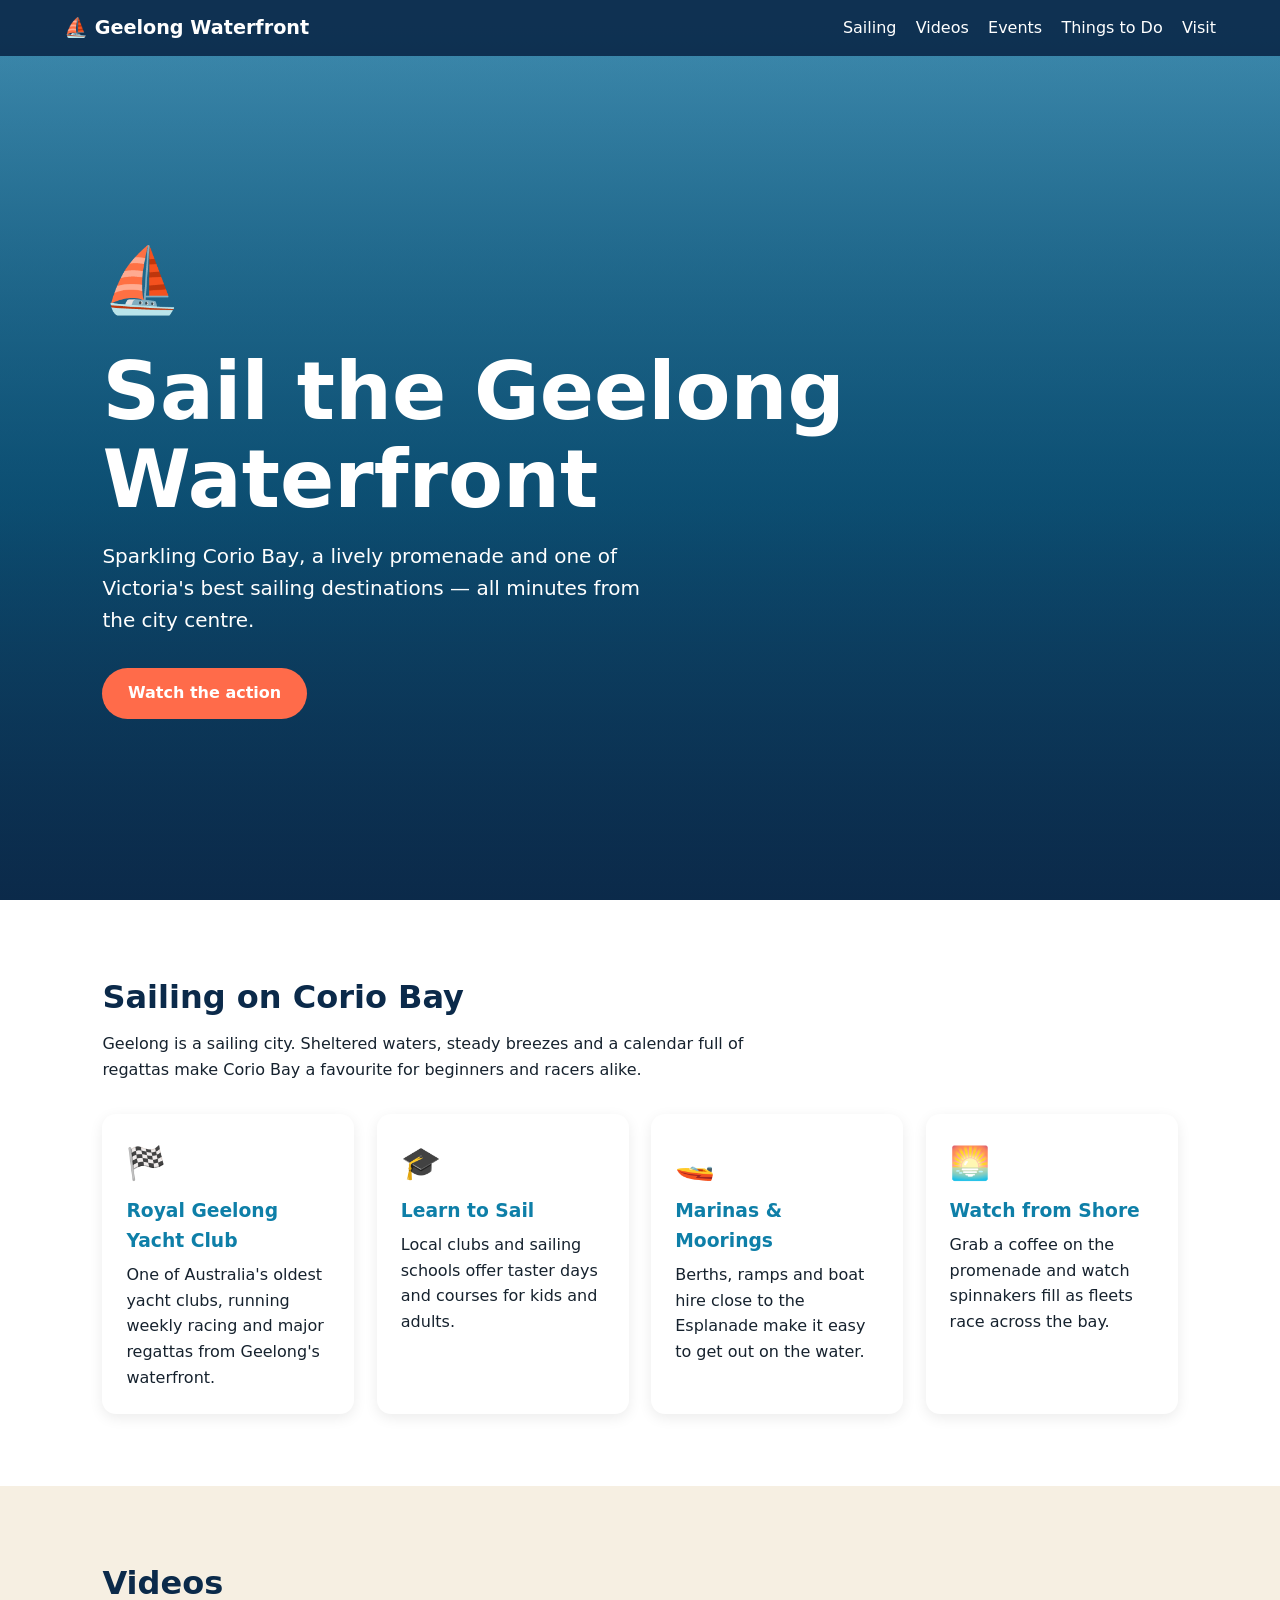
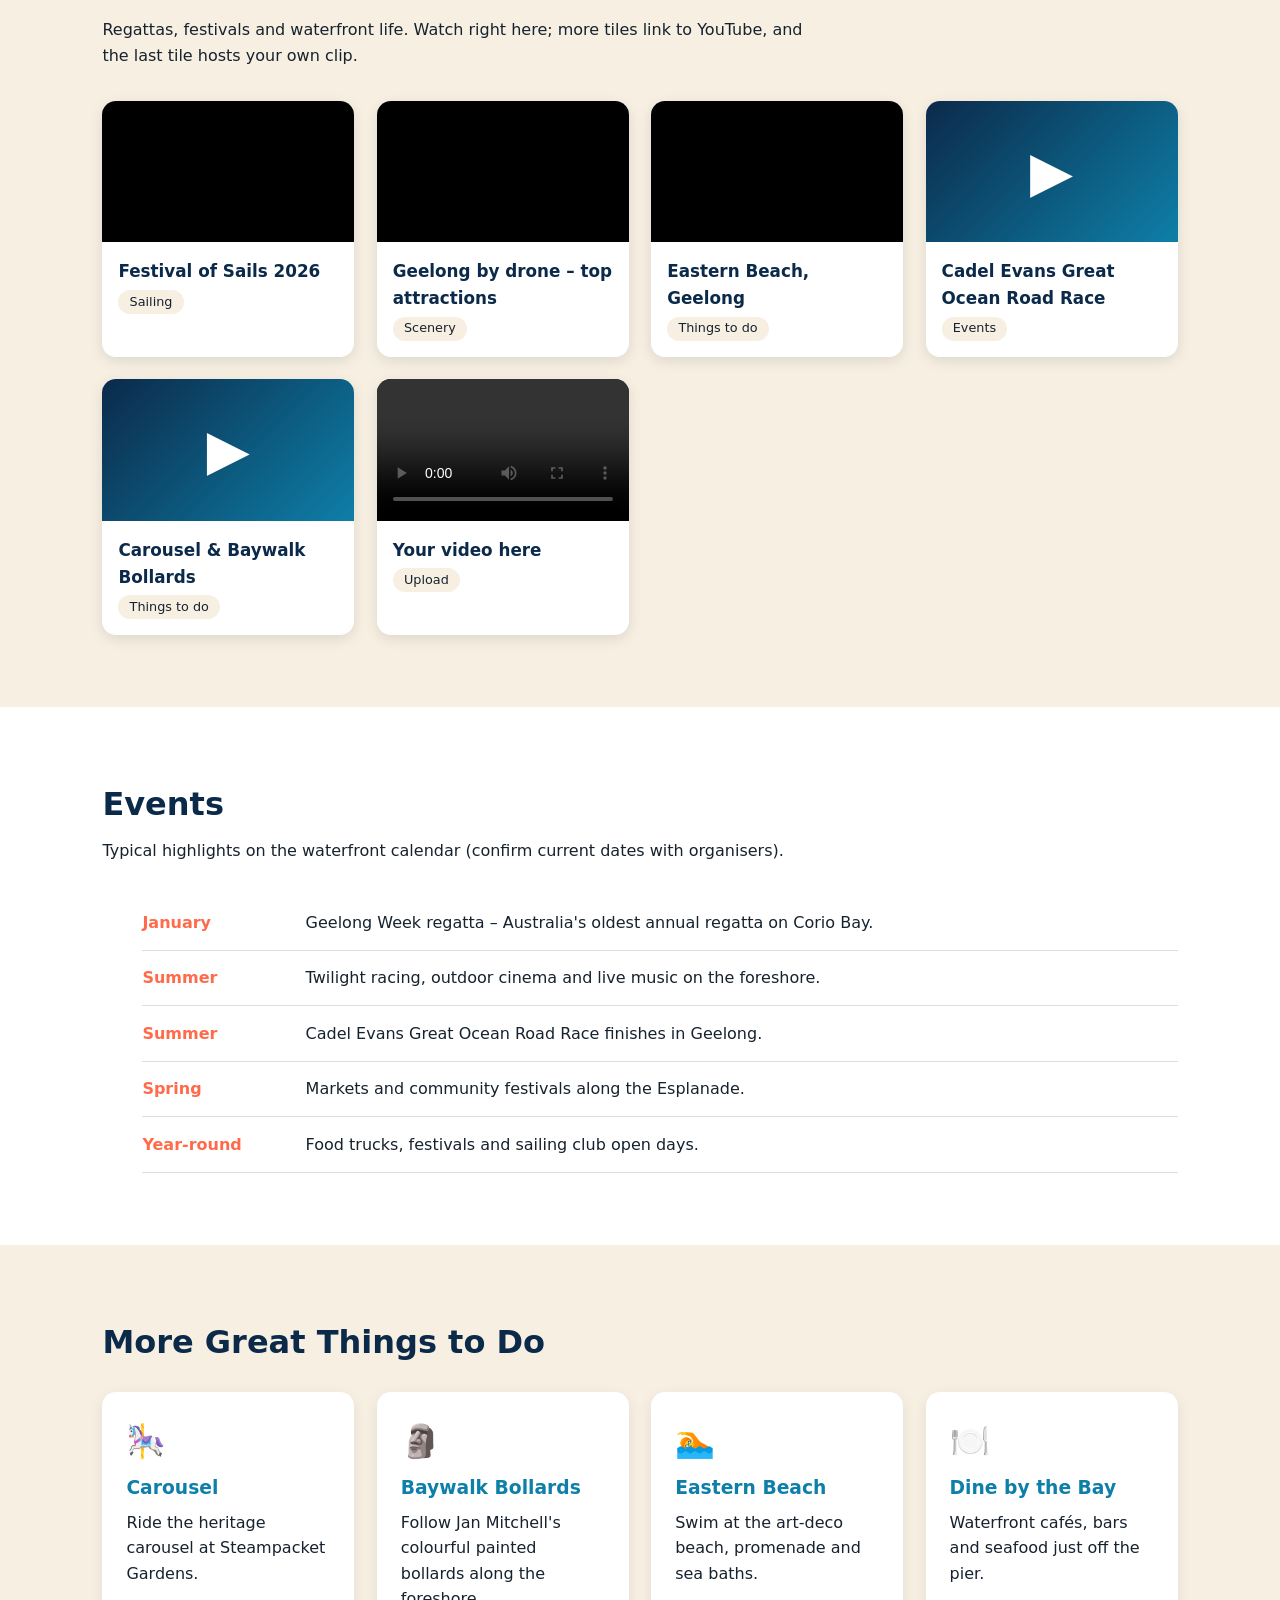
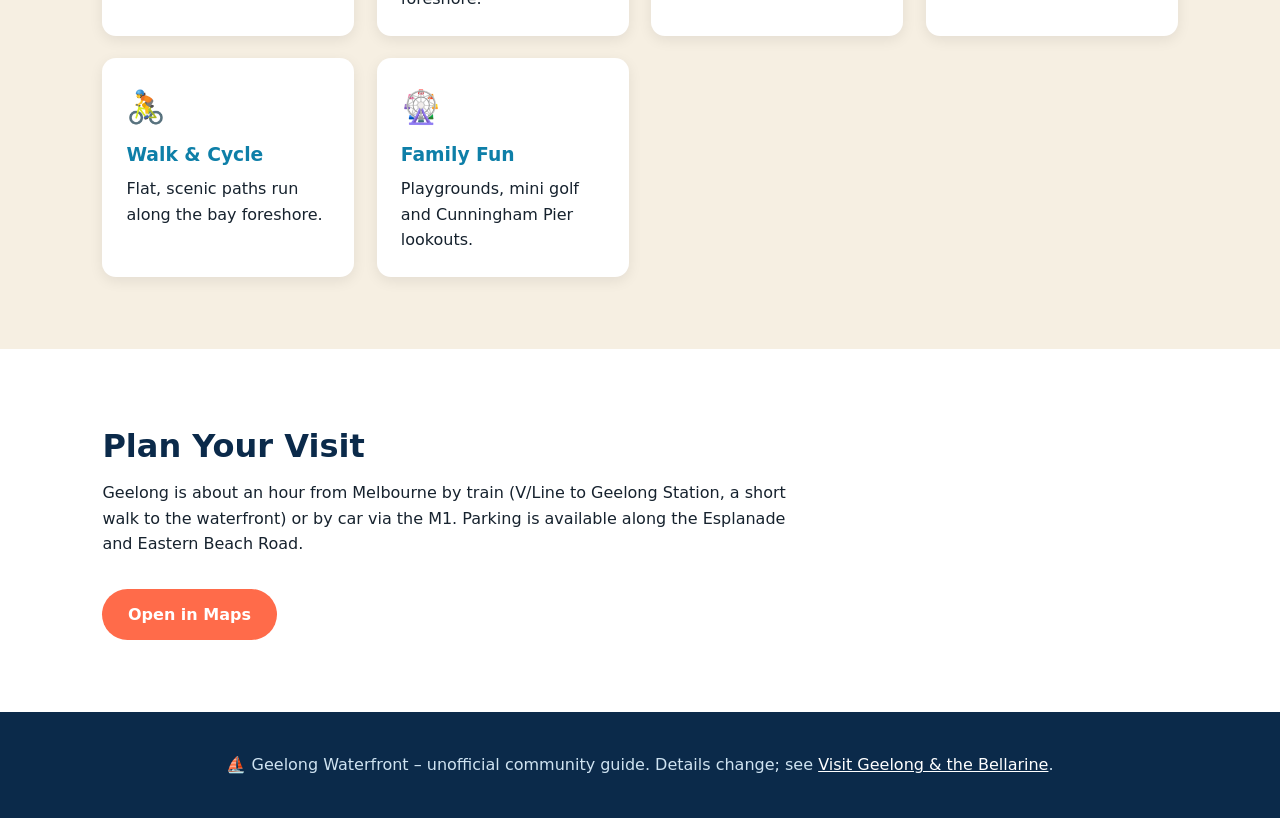
==== index.html @ ebf079f4 "Add Geelong Waterfront website Co-authored-by: Copilot <223556219+Copilot@users.noreply.github.com>" ====
<!DOCTYPE html>
<html lang="en">
<head>
<meta charset="utf-8">
<meta name="viewport" content="width=device-width, initial-scale=1">
<title>Geelong Waterfront – Sailing, Events & Things to Do</title>
<meta name="description" content="Discover the Geelong Waterfront: sailing on Corio Bay, events, videos and the best things to do.">
<style>
:root{--navy:#0b2a4a;--sea:#0e7fa8;--sand:#f6efe2;--coral:#ff6b4a;--ink:#16222e}
*{box-sizing:border-box;margin:0}
html{scroll-behavior:smooth}
body{font-family:system-ui,-apple-system,Segoe UI,Roboto,sans-serif;color:var(--ink);line-height:1.6}
header{position:fixed;inset:0 0 auto 0;z-index:10;display:flex;justify-content:space-between;align-items:center;padding:.8rem 5%;background:rgba(11,42,74,.92);color:#fff;flex-wrap:wrap;gap:.5rem}
header strong{font-size:1.2rem}
nav a{margin-left:1.2rem;text-decoration:none;font-weight:500;color:#fff}
nav a:hover{color:var(--coral)}
.hero{min-height:100vh;display:flex;flex-direction:column;justify-content:center;padding:6rem 8% 3rem;color:#fff;
background:linear-gradient(rgba(11,42,74,.35),rgba(11,42,74,.75)),linear-gradient(180deg,#5ec3e8 0%,#0e7fa8 55%,#0b2a4a 100%)}
.hero h1{font-size:clamp(2.4rem,7vw,5rem);line-height:1.1;max-width:14ch}
.hero p{font-size:1.25rem;max-width:36rem;margin:1rem 0 2rem}
.btn{display:inline-block;background:var(--coral);color:#fff;padding:.8rem 1.6rem;border-radius:999px;text-decoration:none;font-weight:700}
.sails{font-size:4rem;margin-bottom:1rem}
section{padding:4.5rem 8%}
section h2{font-size:2rem;color:var(--navy);margin-bottom:.5rem}
.lead{max-width:44rem;margin-bottom:2rem}
.alt{background:var(--sand)}
.grid{display:grid;gap:1.4rem;grid-template-columns:repeat(auto-fit,minmax(250px,1fr))}
.card{background:#fff;border-radius:14px;padding:1.5rem;box-shadow:0 4px 14px rgba(0,0,0,.08)}
.card .ic{font-size:2rem}
.card h3{margin:.4rem 0;color:var(--sea)}
.video{background:#fff;border-radius:14px;overflow:hidden;box-shadow:0 4px 14px rgba(0,0,0,.1)}
.video iframe,.video iframe,.video video{width:100%;aspect-ratio:16/9;display:block;background:#000;border:0}
.video .thumb{aspect-ratio:16/9;display:flex;align-items:center;justify-content:center;text-decoration:none;color:#fff;font-size:3.5rem;
background:linear-gradient(135deg,var(--navy),var(--sea))}
.video .thumb:hover{filter:brightness(1.15)}
.video .t{padding:1rem}
.video h3{color:var(--navy);font-size:1.05rem}
.tag{display:inline-block;background:var(--sand);padding:.1rem .7rem;border-radius:999px;font-size:.8rem;margin-top:.3rem}
.cal li{list-style:none;padding:.9rem 0;border-bottom:1px solid #ddd;display:flex;gap:1.2rem}
.cal b{min-width:9rem;color:var(--coral)}
footer{background:var(--navy);color:#cfe3f1;padding:2.5rem 8%;text-align:center}
footer a{color:#fff}
</style>
</head>
<body>
<header>
  <strong>⛵ Geelong Waterfront</strong>
  <nav><a href="#sailing">Sailing</a><a href="#videos">Videos</a><a href="#events">Events</a><a href="#todo">Things to Do</a><a href="#visit">Visit</a></nav>
</header>

<div class="hero">
  <div class="sails">⛵</div>
  <h1>Sail the Geelong Waterfront</h1>
  <p>Sparkling Corio Bay, a lively promenade and one of Victoria's best sailing destinations — all minutes from the city centre.</p>
  <div><a class="btn" href="#videos">Watch the action</a></div>
</div>

<section id="sailing">
  <h2>Sailing on Corio Bay</h2>
  <p class="lead">Geelong is a sailing city. Sheltered waters, steady breezes and a calendar full of regattas make Corio Bay a favourite for beginners and racers alike.</p>
  <div class="grid">
    <div class="card"><div class="ic">🏁</div><h3>Royal Geelong Yacht Club</h3><p>One of Australia's oldest yacht clubs, running weekly racing and major regattas from Geelong's waterfront.</p></div>
    <div class="card"><div class="ic">🎓</div><h3>Learn to Sail</h3><p>Local clubs and sailing schools offer taster days and courses for kids and adults.</p></div>
    <div class="card"><div class="ic">🚤</div><h3>Marinas &amp; Moorings</h3><p>Berths, ramps and boat hire close to the Esplanade make it easy to get out on the water.</p></div>
    <div class="card"><div class="ic">🌅</div><h3>Watch from Shore</h3><p>Grab a coffee on the promenade and watch spinnakers fill as fleets race across the bay.</p></div>
  </div>
</section>

<section id="videos" class="alt">
  <h2>Videos</h2>
  <p class="lead">Regattas, festivals and waterfront life. Watch right here; more tiles link to YouTube, and the last tile hosts your own clip.</p>
  <div class="grid">
    <div class="video"><iframe src="https://www.youtube-nocookie.com/embed/CP9txn4FmhA" title="Festival of Sails 2026" loading="lazy" allowfullscreen allow="accelerometer; encrypted-media; picture-in-picture"></iframe><div class="t"><h3>Festival of Sails 2026</h3><span class="tag">Sailing</span></div></div>
    <div class="video"><iframe src="https://www.youtube-nocookie.com/embed/cgQExTYq_f4" title="Geelong by drone – top attractions" loading="lazy" allowfullscreen allow="accelerometer; encrypted-media; picture-in-picture"></iframe><div class="t"><h3>Geelong by drone – top attractions</h3><span class="tag">Scenery</span></div></div>
    <div class="video"><iframe src="https://www.youtube-nocookie.com/embed/RoI6gjyBdmY" title="Eastern Beach, Geelong" loading="lazy" allowfullscreen allow="accelerometer; encrypted-media; picture-in-picture"></iframe><div class="t"><h3>Eastern Beach, Geelong</h3><span class="tag">Things to do</span></div></div>
    <div class="video"><a class="thumb" target="_blank" rel="noopener" href="https://www.youtube.com/results?search_query=Cadel+Evans+Great+Ocean+Road+Race+Geelong">▶</a><div class="t"><h3>Cadel Evans Great Ocean Road Race</h3><span class="tag">Events</span></div></div>
    <div class="video"><a class="thumb" target="_blank" rel="noopener" href="https://www.youtube.com/results?search_query=Geelong+Carousel+Baywalk+Bollards">▶</a><div class="t"><h3>Carousel &amp; Baywalk Bollards</h3><span class="tag">Things to do</span></div></div>
    <div class="video">
      <!-- Set src to your own file, e.g. videos/regatta.mp4 -->
      <video controls preload="none" src=""></video>
      <div class="t"><h3>Your video here</h3><span class="tag">Upload</span></div>
    </div>
  </div>
</section>

<section id="events">
  <h2>Events</h2>
  <p class="lead">Typical highlights on the waterfront calendar (confirm current dates with organisers).</p>
  <ul class="cal">
    <li><b>January</b><span>Geelong Week regatta – Australia's oldest annual regatta on Corio Bay.</span></li>
    <li><b>Summer</b><span>Twilight racing, outdoor cinema and live music on the foreshore.</span></li>
    <li><b>Summer</b><span>Cadel Evans Great Ocean Road Race finishes in Geelong.</span></li>
    <li><b>Spring</b><span>Markets and community festivals along the Esplanade.</span></li>
    <li><b>Year-round</b><span>Food trucks, festivals and sailing club open days.</span></li>
  </ul>
</section>

<section id="todo" class="alt">
  <h2>More Great Things to Do</h2>
  <div class="grid" style="margin-top:1.5rem">
    <div class="card"><div class="ic">🎠</div><h3>Carousel</h3><p>Ride the heritage carousel at Steampacket Gardens.</p></div>
    <div class="card"><div class="ic">🗿</div><h3>Baywalk Bollards</h3><p>Follow Jan Mitchell's colourful painted bollards along the foreshore.</p></div>
    <div class="card"><div class="ic">🏊</div><h3>Eastern Beach</h3><p>Swim at the art-deco beach, promenade and sea baths.</p></div>
    <div class="card"><div class="ic">🍽️</div><h3>Dine by the Bay</h3><p>Waterfront cafés, bars and seafood just off the pier.</p></div>
    <div class="card"><div class="ic">🚴</div><h3>Walk &amp; Cycle</h3><p>Flat, scenic paths run along the bay foreshore.</p></div>
    <div class="card"><div class="ic">🎡</div><h3>Family Fun</h3><p>Playgrounds, mini golf and Cunningham Pier lookouts.</p></div>
  </div>
</section>

<section id="visit">
  <h2>Plan Your Visit</h2>
  <p class="lead">Geelong is about an hour from Melbourne by train (V/Line to Geelong Station, a short walk to the waterfront) or by car via the M1. Parking is available along the Esplanade and Eastern Beach Road.</p>
  <a class="btn" target="_blank" rel="noopener" href="https://www.google.com/maps/search/Geelong+Waterfront">Open in Maps</a>
</section>

<footer>
  <p>⛵ Geelong Waterfront – unofficial community guide. Details change; see <a href="https://www.visitgeelongbellarine.com.au" target="_blank" rel="noopener">Visit Geelong &amp; the Bellarine</a>.</p>
</footer>
</body>
</html>
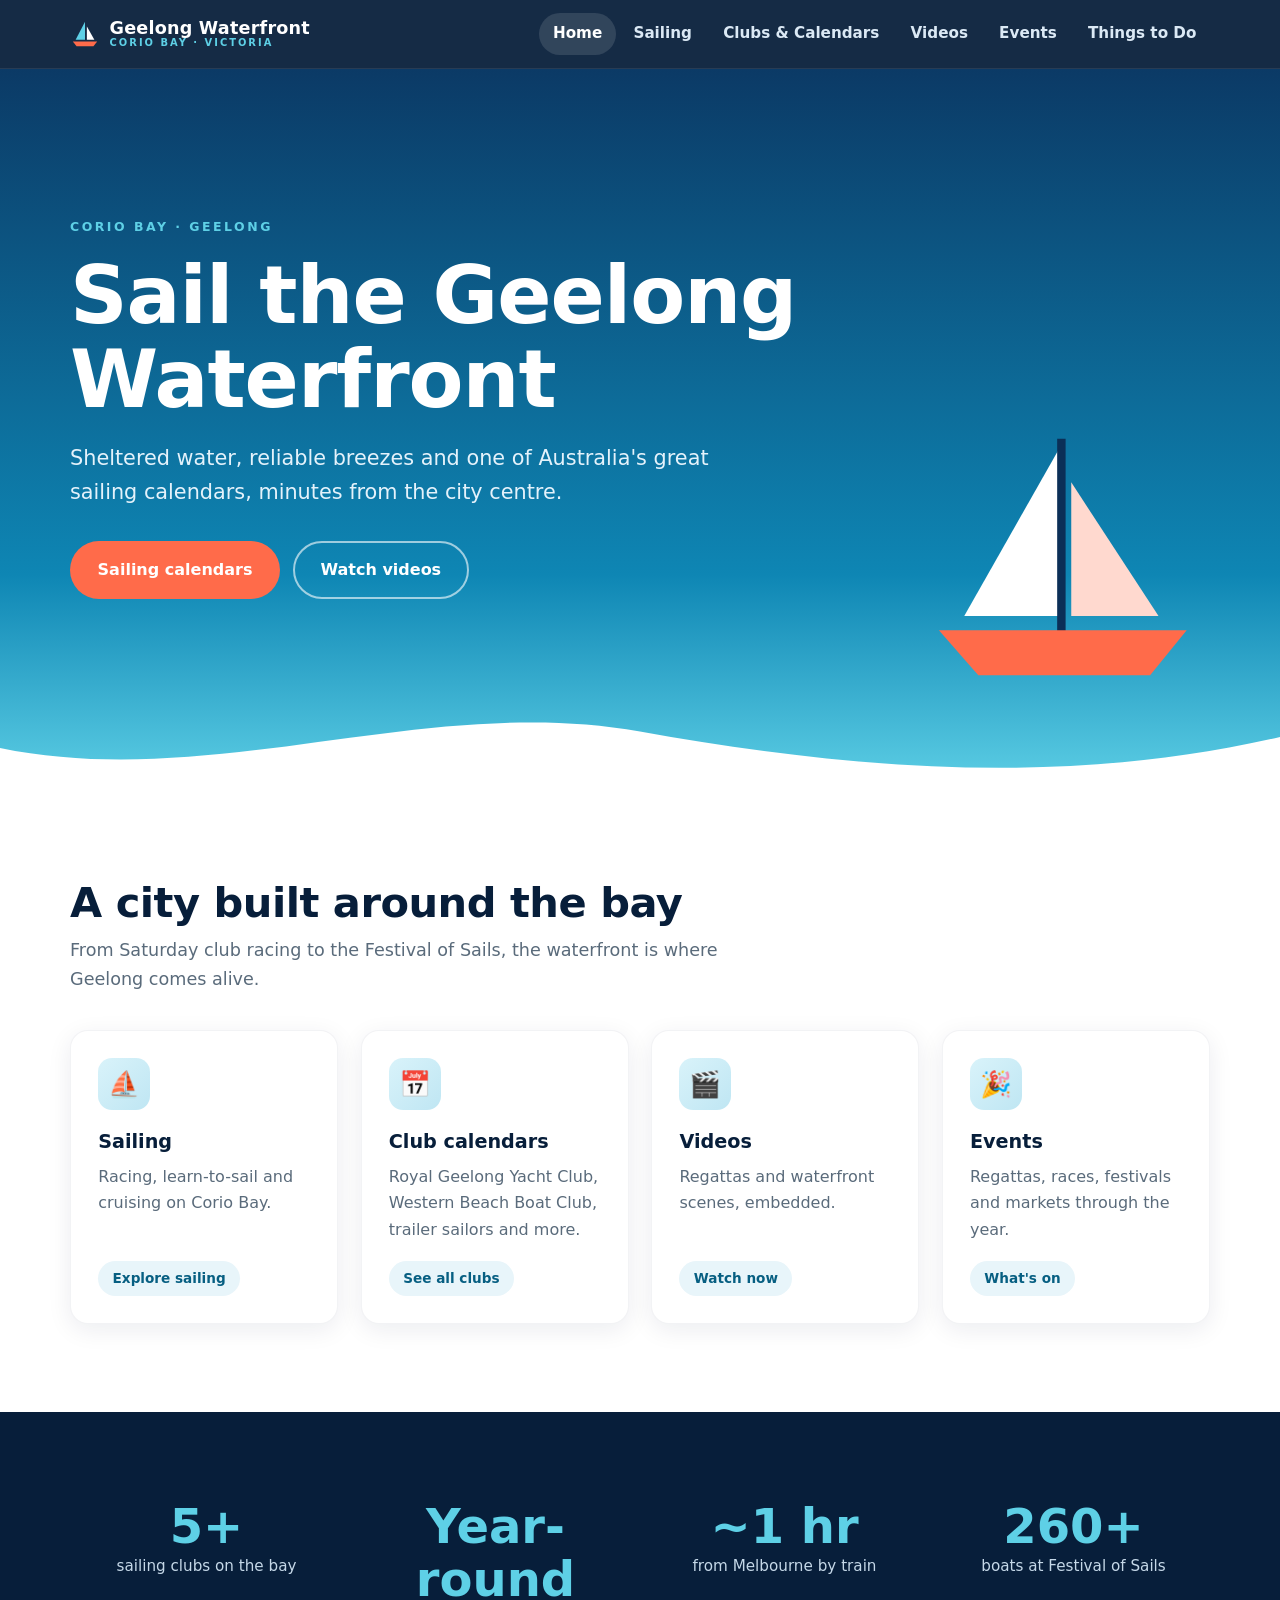
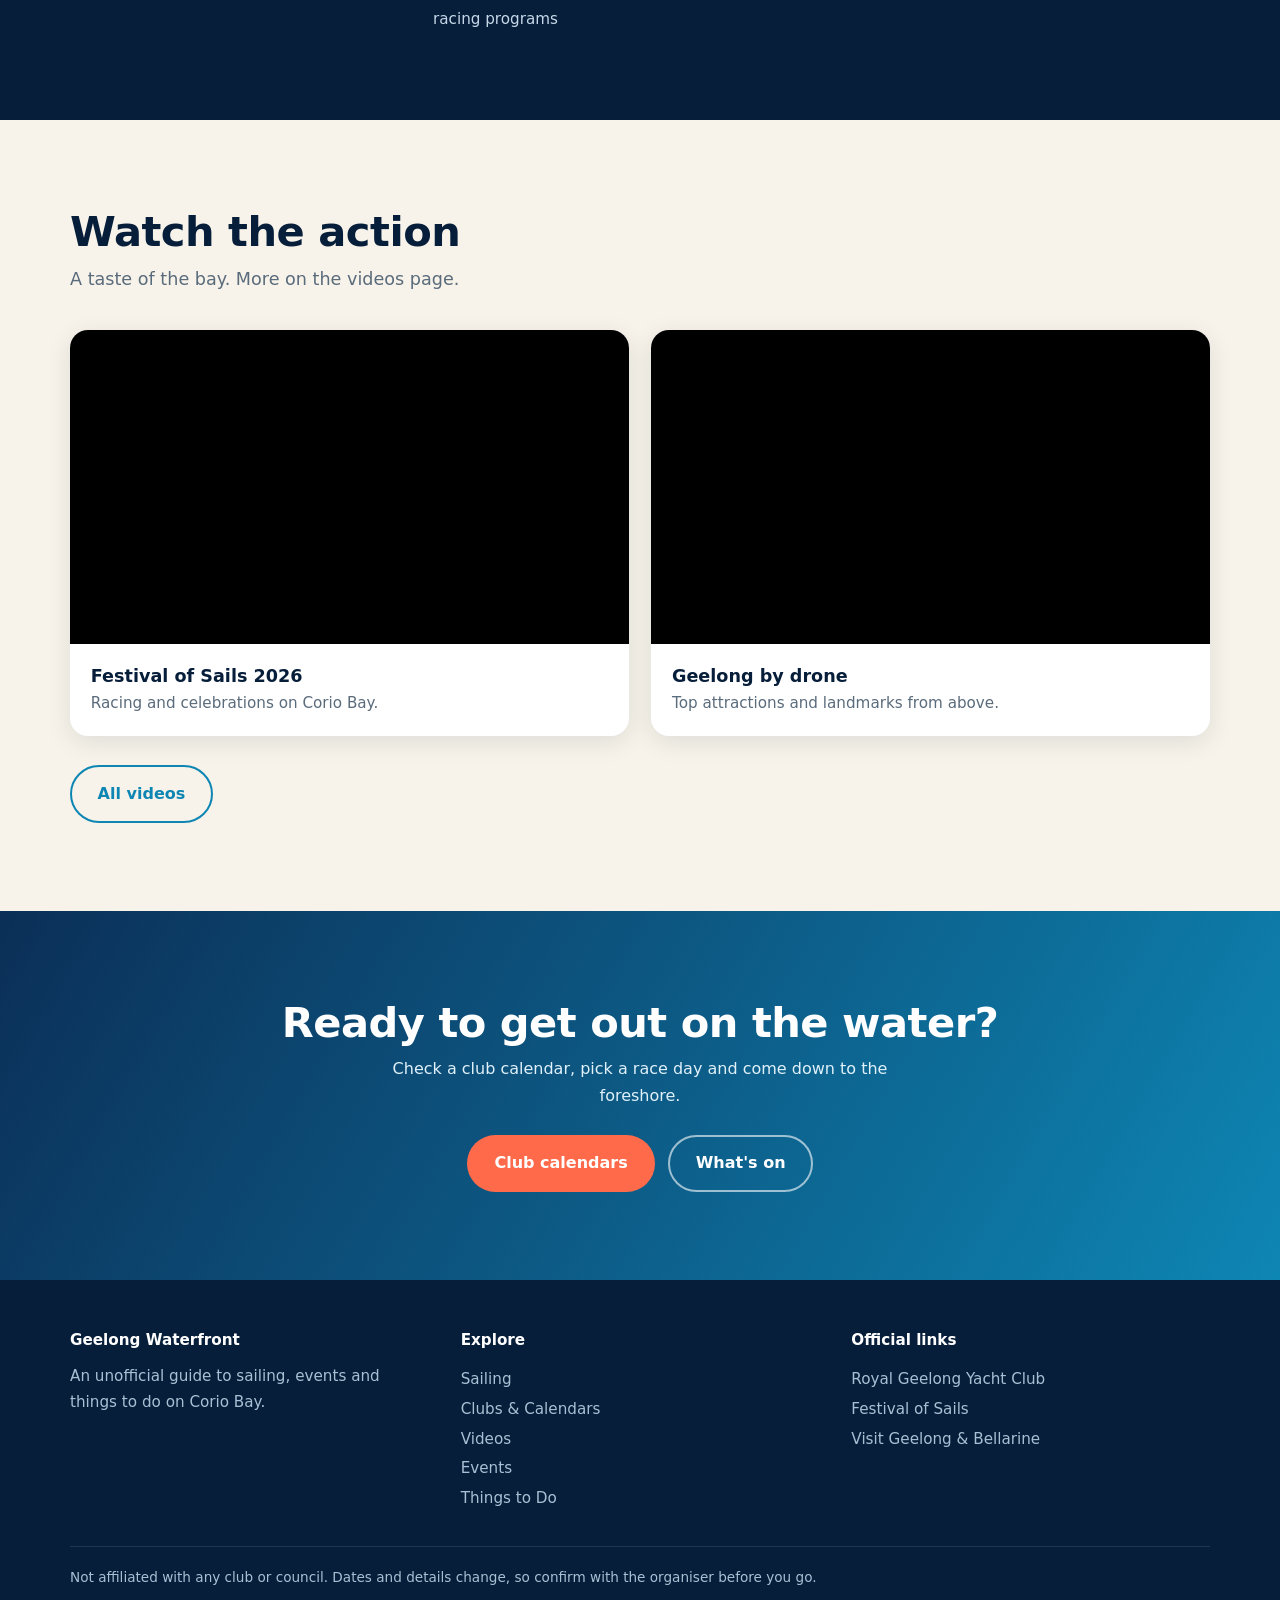
==== commit 73ff6553: "Redesign as modern multi-page responsive site with club calendars Co-authored-by: Copilot <223556219" ====
--- a/index.html
+++ b/index.html
@@ -3,118 +3,62 @@
 <head>
 <meta charset="utf-8">
 <meta name="viewport" content="width=device-width, initial-scale=1">
-<title>Geelong Waterfront – Sailing, Events & Things to Do</title>
-<meta name="description" content="Discover the Geelong Waterfront: sailing on Corio Bay, events, videos and the best things to do.">
-<style>
-:root{--navy:#0b2a4a;--sea:#0e7fa8;--sand:#f6efe2;--coral:#ff6b4a;--ink:#16222e}
-*{box-sizing:border-box;margin:0}
-html{scroll-behavior:smooth}
-body{font-family:system-ui,-apple-system,Segoe UI,Roboto,sans-serif;color:var(--ink);line-height:1.6}
-header{position:fixed;inset:0 0 auto 0;z-index:10;display:flex;justify-content:space-between;align-items:center;padding:.8rem 5%;background:rgba(11,42,74,.92);color:#fff;flex-wrap:wrap;gap:.5rem}
-header strong{font-size:1.2rem}
-nav a{margin-left:1.2rem;text-decoration:none;font-weight:500;color:#fff}
-nav a:hover{color:var(--coral)}
-.hero{min-height:100vh;display:flex;flex-direction:column;justify-content:center;padding:6rem 8% 3rem;color:#fff;
-background:linear-gradient(rgba(11,42,74,.35),rgba(11,42,74,.75)),linear-gradient(180deg,#5ec3e8 0%,#0e7fa8 55%,#0b2a4a 100%)}
-.hero h1{font-size:clamp(2.4rem,7vw,5rem);line-height:1.1;max-width:14ch}
-.hero p{font-size:1.25rem;max-width:36rem;margin:1rem 0 2rem}
-.btn{display:inline-block;background:var(--coral);color:#fff;padding:.8rem 1.6rem;border-radius:999px;text-decoration:none;font-weight:700}
-.sails{font-size:4rem;margin-bottom:1rem}
-section{padding:4.5rem 8%}
-section h2{font-size:2rem;color:var(--navy);margin-bottom:.5rem}
-.lead{max-width:44rem;margin-bottom:2rem}
-.alt{background:var(--sand)}
-.grid{display:grid;gap:1.4rem;grid-template-columns:repeat(auto-fit,minmax(250px,1fr))}
-.card{background:#fff;border-radius:14px;padding:1.5rem;box-shadow:0 4px 14px rgba(0,0,0,.08)}
-.card .ic{font-size:2rem}
-.card h3{margin:.4rem 0;color:var(--sea)}
-.video{background:#fff;border-radius:14px;overflow:hidden;box-shadow:0 4px 14px rgba(0,0,0,.1)}
-.video iframe,.video iframe,.video video{width:100%;aspect-ratio:16/9;display:block;background:#000;border:0}
-.video .thumb{aspect-ratio:16/9;display:flex;align-items:center;justify-content:center;text-decoration:none;color:#fff;font-size:3.5rem;
-background:linear-gradient(135deg,var(--navy),var(--sea))}
-.video .thumb:hover{filter:brightness(1.15)}
-.video .t{padding:1rem}
-.video h3{color:var(--navy);font-size:1.05rem}
-.tag{display:inline-block;background:var(--sand);padding:.1rem .7rem;border-radius:999px;font-size:.8rem;margin-top:.3rem}
-.cal li{list-style:none;padding:.9rem 0;border-bottom:1px solid #ddd;display:flex;gap:1.2rem}
-.cal b{min-width:9rem;color:var(--coral)}
-footer{background:var(--navy);color:#cfe3f1;padding:2.5rem 8%;text-align:center}
-footer a{color:#fff}
-</style>
+<title>Sailing, Events &amp; Things to Do | Geelong Waterfront</title>
+<meta name="description" content="Your guide to the Geelong Waterfront: sailing on Corio Bay, club calendars, event videos and the best things to do.">
+<meta name="theme-color" content="#071e3a">
+<link rel="icon" href="data:image/svg+xml,%3Csvg xmlns='http://www.w3.org/2000/svg' viewBox='0 0 32 32'%3E%3Cpath d='M16 3v19H6z' fill='%230e86b4'/%3E%3Cpath d='M18 8v14h8z' fill='%23ff6b4a'/%3E%3Cpath d='M3 24h26l-4 5H7z' fill='%23071e3a'/%3E%3C/svg%3E">
+<link rel="stylesheet" href="assets/style.css">
 </head>
 <body>
-<header>
-  <strong>⛵ Geelong Waterfront</strong>
-  <nav><a href="#sailing">Sailing</a><a href="#videos">Videos</a><a href="#events">Events</a><a href="#todo">Things to Do</a><a href="#visit">Visit</a></nav>
-</header>
+<a class="skip" href="#main">Skip to content</a>
+<header class="site-header"><div class="wrap bar">
+<a class="brand" href="index.html"><svg viewBox="0 0 32 32" aria-hidden="true"><path d="M16 3v19H6z" fill="#5ed0e6"/><path d="M18 8v14h8z" fill="#fff"/><path d="M3 24h26l-4 5H7z" fill="#ff6b4a"/></svg><span>Geelong Waterfront<small>Corio Bay · Victoria</small></span></a>
+<button class="burger" id="burger" aria-label="Menu" aria-expanded="false" aria-controls="nav"><span></span></button>
+<nav class="nav" id="nav" aria-label="Main"><a href="index.html" aria-current="page">Home</a><a href="sailing.html">Sailing</a><a href="clubs.html">Clubs &amp; Calendars</a><a href="videos.html">Videos</a><a href="events.html">Events</a><a href="explore.html">Things to Do</a></nav>
+</div></header>
+<main id="main">
 
 <div class="hero">
-  <div class="sails">⛵</div>
-  <h1>Sail the Geelong Waterfront</h1>
-  <p>Sparkling Corio Bay, a lively promenade and one of Victoria's best sailing destinations — all minutes from the city centre.</p>
-  <div><a class="btn" href="#videos">Watch the action</a></div>
+<svg class="boat" viewBox="0 0 200 200" aria-hidden="true"><path d="M98 20v120H30z" fill="#fff"/><path d="M106 45v95h62z" fill="#ffd9cf"/><path d="M96 14h6v140h-6z" fill="#0b2f57"/><path d="M12 150h176l-26 32H40z" fill="#ff6b4a"/></svg>
+<div class="wrap"><span class="eyebrow">Corio Bay · Geelong</span><h1>Sail the Geelong Waterfront</h1>
+<p>Sheltered water, reliable breezes and one of Australia's great sailing calendars, minutes from the city centre.</p>
+<div class="btns"><a class="btn p" href="clubs.html">Sailing calendars</a><a class="btn g" href="videos.html">Watch videos</a></div></div>
+<svg class="wave" viewBox="0 0 1440 100" preserveAspectRatio="none" aria-hidden="true"><path fill="#fff" d="M0 60C240 100 480 10 720 45s480 50 720 5V100H0z"/></svg>
 </div>
 
-<section id="sailing">
-  <h2>Sailing on Corio Bay</h2>
-  <p class="lead">Geelong is a sailing city. Sheltered waters, steady breezes and a calendar full of regattas make Corio Bay a favourite for beginners and racers alike.</p>
-  <div class="grid">
-    <div class="card"><div class="ic">🏁</div><h3>Royal Geelong Yacht Club</h3><p>One of Australia's oldest yacht clubs, running weekly racing and major regattas from Geelong's waterfront.</p></div>
-    <div class="card"><div class="ic">🎓</div><h3>Learn to Sail</h3><p>Local clubs and sailing schools offer taster days and courses for kids and adults.</p></div>
-    <div class="card"><div class="ic">🚤</div><h3>Marinas &amp; Moorings</h3><p>Berths, ramps and boat hire close to the Esplanade make it easy to get out on the water.</p></div>
-    <div class="card"><div class="ic">🌅</div><h3>Watch from Shore</h3><p>Grab a coffee on the promenade and watch spinnakers fill as fleets race across the bay.</p></div>
-  </div>
-</section>
+<section><div class="wrap">
+<h2 class="reveal">A city built around the bay</h2>
+<p class="lead reveal">From Saturday club racing to the Festival of Sails, the waterfront is where Geelong comes alive.</p>
+<div class="grid">
+<div class="card reveal"><div class="ic">⛵</div><h3>Sailing</h3><p>Racing, learn-to-sail and cruising on Corio Bay.</p><div class="links"><a class="chip" href="sailing.html">Explore sailing</a></div></div>
+<div class="card reveal"><div class="ic">📅</div><h3>Club calendars</h3><p>Royal Geelong Yacht Club, Western Beach Boat Club, trailer sailors and more.</p><div class="links"><a class="chip" href="clubs.html">See all clubs</a></div></div>
+<div class="card reveal"><div class="ic">🎬</div><h3>Videos</h3><p>Regattas and waterfront scenes, embedded.</p><div class="links"><a class="chip" href="videos.html">Watch now</a></div></div>
+<div class="card reveal"><div class="ic">🎉</div><h3>Events</h3><p>Regattas, races, festivals and markets through the year.</p><div class="links"><a class="chip" href="events.html">What's on</a></div></div>
+</div></div></section>
 
-<section id="videos" class="alt">
-  <h2>Videos</h2>
-  <p class="lead">Regattas, festivals and waterfront life. Watch right here; more tiles link to YouTube, and the last tile hosts your own clip.</p>
-  <div class="grid">
-    <div class="video"><iframe src="https://www.youtube-nocookie.com/embed/CP9txn4FmhA" title="Festival of Sails 2026" loading="lazy" allowfullscreen allow="accelerometer; encrypted-media; picture-in-picture"></iframe><div class="t"><h3>Festival of Sails 2026</h3><span class="tag">Sailing</span></div></div>
-    <div class="video"><iframe src="https://www.youtube-nocookie.com/embed/cgQExTYq_f4" title="Geelong by drone – top attractions" loading="lazy" allowfullscreen allow="accelerometer; encrypted-media; picture-in-picture"></iframe><div class="t"><h3>Geelong by drone – top attractions</h3><span class="tag">Scenery</span></div></div>
-    <div class="video"><iframe src="https://www.youtube-nocookie.com/embed/RoI6gjyBdmY" title="Eastern Beach, Geelong" loading="lazy" allowfullscreen allow="accelerometer; encrypted-media; picture-in-picture"></iframe><div class="t"><h3>Eastern Beach, Geelong</h3><span class="tag">Things to do</span></div></div>
-    <div class="video"><a class="thumb" target="_blank" rel="noopener" href="https://www.youtube.com/results?search_query=Cadel+Evans+Great+Ocean+Road+Race+Geelong">▶</a><div class="t"><h3>Cadel Evans Great Ocean Road Race</h3><span class="tag">Events</span></div></div>
-    <div class="video"><a class="thumb" target="_blank" rel="noopener" href="https://www.youtube.com/results?search_query=Geelong+Carousel+Baywalk+Bollards">▶</a><div class="t"><h3>Carousel &amp; Baywalk Bollards</h3><span class="tag">Things to do</span></div></div>
-    <div class="video">
-      <!-- Set src to your own file, e.g. videos/regatta.mp4 -->
-      <video controls preload="none" src=""></video>
-      <div class="t"><h3>Your video here</h3><span class="tag">Upload</span></div>
-    </div>
-  </div>
-</section>
+<section class="dark"><div class="wrap"><div class="stats reveal">
+<div><b>5+</b><span>sailing clubs on the bay</span></div><div><b>Year-round</b><span>racing programs</span></div><div><b>~1 hr</b><span>from Melbourne by train</span></div><div><b>260+</b><span>boats at Festival of Sails</span></div>
+</div></div></section>
 
-<section id="events">
-  <h2>Events</h2>
-  <p class="lead">Typical highlights on the waterfront calendar (confirm current dates with organisers).</p>
-  <ul class="cal">
-    <li><b>January</b><span>Geelong Week regatta – Australia's oldest annual regatta on Corio Bay.</span></li>
-    <li><b>Summer</b><span>Twilight racing, outdoor cinema and live music on the foreshore.</span></li>
-    <li><b>Summer</b><span>Cadel Evans Great Ocean Road Race finishes in Geelong.</span></li>
-    <li><b>Spring</b><span>Markets and community festivals along the Esplanade.</span></li>
-    <li><b>Year-round</b><span>Food trucks, festivals and sailing club open days.</span></li>
-  </ul>
-</section>
+<section class="alt"><div class="wrap">
+<h2 class="reveal">Watch the action</h2>
+<p class="lead reveal">A taste of the bay. More on the videos page.</p>
+<div class="grid two">
+<div class="video reveal"><iframe src="https://www.youtube-nocookie.com/embed/CP9txn4FmhA" title="Festival of Sails 2026" loading="lazy" allowfullscreen allow="accelerometer; encrypted-media; picture-in-picture"></iframe><div class="t"><h3>Festival of Sails 2026</h3><p>Racing and celebrations on Corio Bay.</p></div></div>
+<div class="video reveal"><iframe src="https://www.youtube-nocookie.com/embed/cgQExTYq_f4" title="Geelong by drone" loading="lazy" allowfullscreen allow="accelerometer; encrypted-media; picture-in-picture"></iframe><div class="t"><h3>Geelong by drone</h3><p>Top attractions and landmarks from above.</p></div></div>
+</div>
+<p style="margin-top:1.8rem"><a class="btn o" href="videos.html">All videos</a></p>
+</div></section>
 
-<section id="todo" class="alt">
-  <h2>More Great Things to Do</h2>
-  <div class="grid" style="margin-top:1.5rem">
-    <div class="card"><div class="ic">🎠</div><h3>Carousel</h3><p>Ride the heritage carousel at Steampacket Gardens.</p></div>
-    <div class="card"><div class="ic">🗿</div><h3>Baywalk Bollards</h3><p>Follow Jan Mitchell's colourful painted bollards along the foreshore.</p></div>
-    <div class="card"><div class="ic">🏊</div><h3>Eastern Beach</h3><p>Swim at the art-deco beach, promenade and sea baths.</p></div>
-    <div class="card"><div class="ic">🍽️</div><h3>Dine by the Bay</h3><p>Waterfront cafés, bars and seafood just off the pier.</p></div>
-    <div class="card"><div class="ic">🚴</div><h3>Walk &amp; Cycle</h3><p>Flat, scenic paths run along the bay foreshore.</p></div>
-    <div class="card"><div class="ic">🎡</div><h3>Family Fun</h3><p>Playgrounds, mini golf and Cunningham Pier lookouts.</p></div>
-  </div>
-</section>
-
-<section id="visit">
-  <h2>Plan Your Visit</h2>
-  <p class="lead">Geelong is about an hour from Melbourne by train (V/Line to Geelong Station, a short walk to the waterfront) or by car via the M1. Parking is available along the Esplanade and Eastern Beach Road.</p>
-  <a class="btn" target="_blank" rel="noopener" href="https://www.google.com/maps/search/Geelong+Waterfront">Open in Maps</a>
-</section>
-
-<footer>
-  <p>⛵ Geelong Waterfront – unofficial community guide. Details change; see <a href="https://www.visitgeelongbellarine.com.au" target="_blank" rel="noopener">Visit Geelong &amp; the Bellarine</a>.</p>
-</footer>
-</body>
-</html>
+<section class="cta-band"><div class="wrap reveal"><h2>Ready to get out on the water?</h2><p>Check a club calendar, pick a race day and come down to the foreshore.</p><div class="btns"><a class="btn p" href="clubs.html">Club calendars</a><a class="btn g" href="events.html">What's on</a></div></div></section>
+</main>
+<footer><div class="wrap">
+<div class="cols">
+<div><h4>Geelong Waterfront</h4><p>An unofficial guide to sailing, events and things to do on Corio Bay.</p></div>
+<div><h4>Explore</h4><a href="sailing.html">Sailing</a><a href="clubs.html">Clubs &amp; Calendars</a><a href="videos.html">Videos</a><a href="events.html">Events</a><a href="explore.html">Things to Do</a></div>
+<div><h4>Official links</h4><a href="https://rgyc.com.au/" target="_blank" rel="noopener">Royal Geelong Yacht Club</a><a href="https://festivalofsails.com.au/" target="_blank" rel="noopener">Festival of Sails</a><a href="https://www.visitgeelongbellarine.com.au" target="_blank" rel="noopener">Visit Geelong &amp; Bellarine</a></div>
+</div>
+<p class="fine">Not affiliated with any club or council. Dates and details change, so confirm with the organiser before you go.</p>
+</div></footer>
+<script src="assets/site.js"></script>
+</body></html>
--- a/assets/style.css
+++ b/assets/style.css
@@ -0,0 +1,99 @@
+:root{--navy:#071e3a;--navy2:#0b2f57;--sea:#0e86b4;--aqua:#5ed0e6;--sand:#f7f3ea;--coral:#ff6b4a;--ink:#14212e;--mute:#5a6b7b;--r:18px;--max:1180px}
+*{box-sizing:border-box;margin:0;padding:0}
+html{scroll-behavior:smooth}
+body{font-family:Inter,system-ui,-apple-system,"Segoe UI",Roboto,sans-serif;color:var(--ink);line-height:1.65;background:#fff;-webkit-font-smoothing:antialiased}
+img,svg{max-width:100%;display:block}
+a{color:var(--sea)}
+.wrap{max-width:var(--max);margin:0 auto;padding:0 1.25rem}
+.skip{position:absolute;left:-999px}.skip:focus{left:1rem;top:1rem;background:#fff;padding:.5rem;z-index:99}
+
+.site-header{position:sticky;top:0;z-index:50;background:rgba(7,30,58,.94);backdrop-filter:blur(10px);border-bottom:1px solid rgba(255,255,255,.08)}
+.bar{display:flex;align-items:center;justify-content:space-between;height:68px}
+.brand{display:flex;align-items:center;gap:.6rem;color:#fff;text-decoration:none;font-weight:800;letter-spacing:.2px;font-size:1.1rem;line-height:1.1}
+.brand svg{width:30px;height:30px}
+.brand small{display:block;font-weight:600;font-size:.62rem;letter-spacing:2px;text-transform:uppercase;color:var(--aqua)}
+.nav{display:flex;gap:.25rem;align-items:center}
+.nav a{color:#dbe9f5;text-decoration:none;font-weight:600;font-size:.95rem;padding:.5rem .85rem;border-radius:999px;transition:.2s}
+.nav a:hover,.nav a[aria-current=page]{background:rgba(255,255,255,.12);color:#fff}
+.nav .cta{background:var(--coral);color:#fff}
+.nav .cta:hover{background:#ff8466}
+.burger{display:none;background:none;border:0;color:#fff;width:44px;height:44px;cursor:pointer;position:relative}
+.burger span,.burger span:before,.burger span:after{display:block;width:24px;height:2px;background:#fff;position:absolute;left:10px}
+.burger span{top:21px}.burger span:before,.burger span:after{content:"";left:0}
+.burger span:before{top:-7px}.burger span:after{top:7px}
+@media(max-width:860px){
+ .burger{display:block}
+ .nav{position:fixed;inset:68px 0 auto 0;flex-direction:column;align-items:stretch;background:var(--navy);padding:1rem 1.25rem 1.5rem;gap:.25rem;transform:translateY(-130%);transition:transform .3s;max-height:calc(100vh - 68px);overflow:auto;visibility:hidden}
+ .nav.open{transform:none;visibility:visible}
+ .nav a{padding:.85rem 1rem;font-size:1.05rem}
+}
+
+.hero{position:relative;color:#fff;overflow:hidden;background:linear-gradient(180deg,#0b3a66 0%,#0e86b4 70%,#5ed0e6 100%)}
+.hero .wrap{position:relative;z-index:2;padding-top:clamp(4rem,12vw,9rem);padding-bottom:clamp(7rem,16vw,12rem)}
+.hero.sm .wrap{padding-top:clamp(3rem,8vw,5.5rem);padding-bottom:clamp(5rem,10vw,7.5rem)}
+.eyebrow{display:inline-block;font-size:.78rem;letter-spacing:2.5px;text-transform:uppercase;font-weight:700;color:var(--aqua);margin-bottom:1rem}
+.hero h1{font-size:clamp(2.4rem,7vw,5rem);line-height:1.05;font-weight:800;letter-spacing:-1px;max-width:15ch}
+.hero.sm h1{font-size:clamp(2rem,5vw,3.4rem);max-width:22ch}
+.hero p{font-size:clamp(1.05rem,2.2vw,1.3rem);max-width:40rem;margin:1.2rem 0 2rem;color:#e4f2fb}
+.hero .boat{position:absolute;right:6%;bottom:90px;width:clamp(110px,22vw,300px);z-index:1;animation:bob 6s ease-in-out infinite}
+@media(max-width:600px){.hero .boat{opacity:.35;right:-10px}}
+@keyframes bob{50%{transform:translateY(-10px) rotate(1.5deg)}}
+.wave{position:absolute;left:0;right:0;bottom:-1px;z-index:2;width:100%;height:clamp(50px,9vw,110px)}
+@media(prefers-reduced-motion:reduce){.hero .boat{animation:none}html{scroll-behavior:auto}}
+
+.btn{display:inline-flex;align-items:center;gap:.5rem;padding:.85rem 1.6rem;border-radius:999px;font-weight:700;text-decoration:none;transition:.2s;border:2px solid transparent;font-size:1rem}
+.btn.p{background:var(--coral);color:#fff}.btn.p:hover{background:#ff8466;transform:translateY(-2px)}
+.btn.g{border-color:rgba(255,255,255,.6);color:#fff}.btn.g:hover{background:rgba(255,255,255,.15)}
+.btn.o{border-color:var(--sea);color:var(--sea)}.btn.o:hover{background:var(--sea);color:#fff}
+.btns{display:flex;flex-wrap:wrap;gap:.8rem}
+
+section{padding:clamp(3rem,7vw,5.5rem) 0}
+.alt{background:var(--sand)}
+.dark{background:var(--navy);color:#fff}.dark h2{color:#fff}.dark .lead{color:#c5d8e8}
+h2{font-size:clamp(1.7rem,4vw,2.6rem);line-height:1.15;color:var(--navy);letter-spacing:-.5px;margin-bottom:.6rem}
+.lead{max-width:44rem;color:var(--mute);font-size:1.1rem;margin-bottom:2.2rem}
+.grid{display:grid;gap:1.4rem;grid-template-columns:repeat(auto-fit,minmax(min(100%,260px),1fr))}
+.grid.two{grid-template-columns:repeat(auto-fit,minmax(min(100%,420px),1fr))}
+.card{background:#fff;border-radius:var(--r);padding:1.7rem;box-shadow:0 6px 24px rgba(7,30,58,.08);transition:.25s;display:flex;flex-direction:column;border:1px solid rgba(7,30,58,.05)}
+.card:hover{transform:translateY(-4px);box-shadow:0 14px 34px rgba(7,30,58,.14)}
+.card .ic{width:52px;height:52px;border-radius:14px;display:grid;place-items:center;font-size:1.6rem;background:linear-gradient(135deg,#d9f3fa,#bfe6f3);margin-bottom:1rem}
+.card h3{color:var(--navy);font-size:1.2rem;margin-bottom:.4rem}
+.card p{color:var(--mute);flex:1}
+.card .links{display:flex;flex-wrap:wrap;gap:.5rem;margin-top:1.1rem}
+.chip{display:inline-block;padding:.4rem .9rem;border-radius:999px;background:#e8f5fa;color:#075f82;font-weight:600;font-size:.85rem;text-decoration:none;transition:.2s}
+.chip:hover{background:var(--sea);color:#fff}
+.chip.c{background:#ffe9e3;color:#c4381b}.chip.c:hover{background:var(--coral);color:#fff}
+.tag{display:inline-block;font-size:.72rem;letter-spacing:1.5px;text-transform:uppercase;font-weight:700;color:var(--coral);margin-bottom:.4rem}
+
+.stats{display:grid;grid-template-columns:repeat(auto-fit,minmax(150px,1fr));gap:1rem;text-align:center}
+.stats b{display:block;font-size:clamp(2rem,5vw,3rem);color:var(--aqua);line-height:1.1}
+.stats span{color:#c5d8e8;font-size:.95rem}
+
+.video{background:#fff;border-radius:var(--r);overflow:hidden;box-shadow:0 6px 24px rgba(7,30,58,.1)}
+.video iframe{width:100%;aspect-ratio:16/9;border:0;display:block;background:#000}
+.video .t{padding:1.1rem 1.3rem 1.3rem}
+.video h3{color:var(--navy);font-size:1.1rem}
+.video p{color:var(--mute);font-size:.95rem}
+.vlink{aspect-ratio:16/9;display:grid;place-items:center;text-decoration:none;color:#fff;background:linear-gradient(135deg,var(--navy2),var(--sea))}
+.vlink i{width:70px;height:70px;border-radius:50%;background:rgba(255,255,255,.2);display:grid;place-items:center;font-style:normal;font-size:1.8rem;transition:.2s}
+.vlink:hover i{background:var(--coral);transform:scale(1.1)}
+
+.tl{list-style:none;border-left:3px solid var(--aqua);margin-left:.5rem}
+.tl li{position:relative;padding:0 0 2rem 1.8rem}
+.tl li:before{content:"";position:absolute;left:-11px;top:.35rem;width:19px;height:19px;border-radius:50%;background:var(--coral);border:3px solid #fff;box-shadow:0 0 0 2px var(--aqua)}
+.tl b{display:block;color:var(--navy);font-size:1.15rem}
+.tl em{font-style:normal;color:var(--coral);font-weight:700;font-size:.85rem;letter-spacing:1px;text-transform:uppercase}
+.tl p{color:var(--mute)}
+
+.note{background:#fff7e6;border-left:4px solid #f5a623;padding:1rem 1.25rem;border-radius:10px;color:#5a4410;font-size:.95rem;margin-top:2rem}
+.cta-band{background:linear-gradient(120deg,var(--navy2),var(--sea));color:#fff;text-align:center}
+.cta-band h2{color:#fff}.cta-band p{max-width:36rem;margin:0 auto 1.6rem;color:#e0f1fa}
+.cta-band .btns{justify-content:center}
+
+footer{background:var(--navy);color:#a9c0d4;padding:3rem 0 2rem;font-size:.95rem}
+footer .cols{display:grid;gap:2rem;grid-template-columns:repeat(auto-fit,minmax(200px,1fr));margin-bottom:2rem}
+footer h4{color:#fff;margin-bottom:.7rem}
+footer a{color:#a9c0d4;text-decoration:none;display:block;padding:.15rem 0}footer a:hover{color:#fff}
+footer .fine{border-top:1px solid rgba(255,255,255,.1);padding-top:1.2rem;font-size:.85rem}
+.js .reveal{opacity:0;transform:translateY(20px);transition:.6s}.js .reveal.in{opacity:1;transform:none}
+@media(prefers-reduced-motion:reduce){.js .reveal{opacity:1;transform:none;transition:none}}
